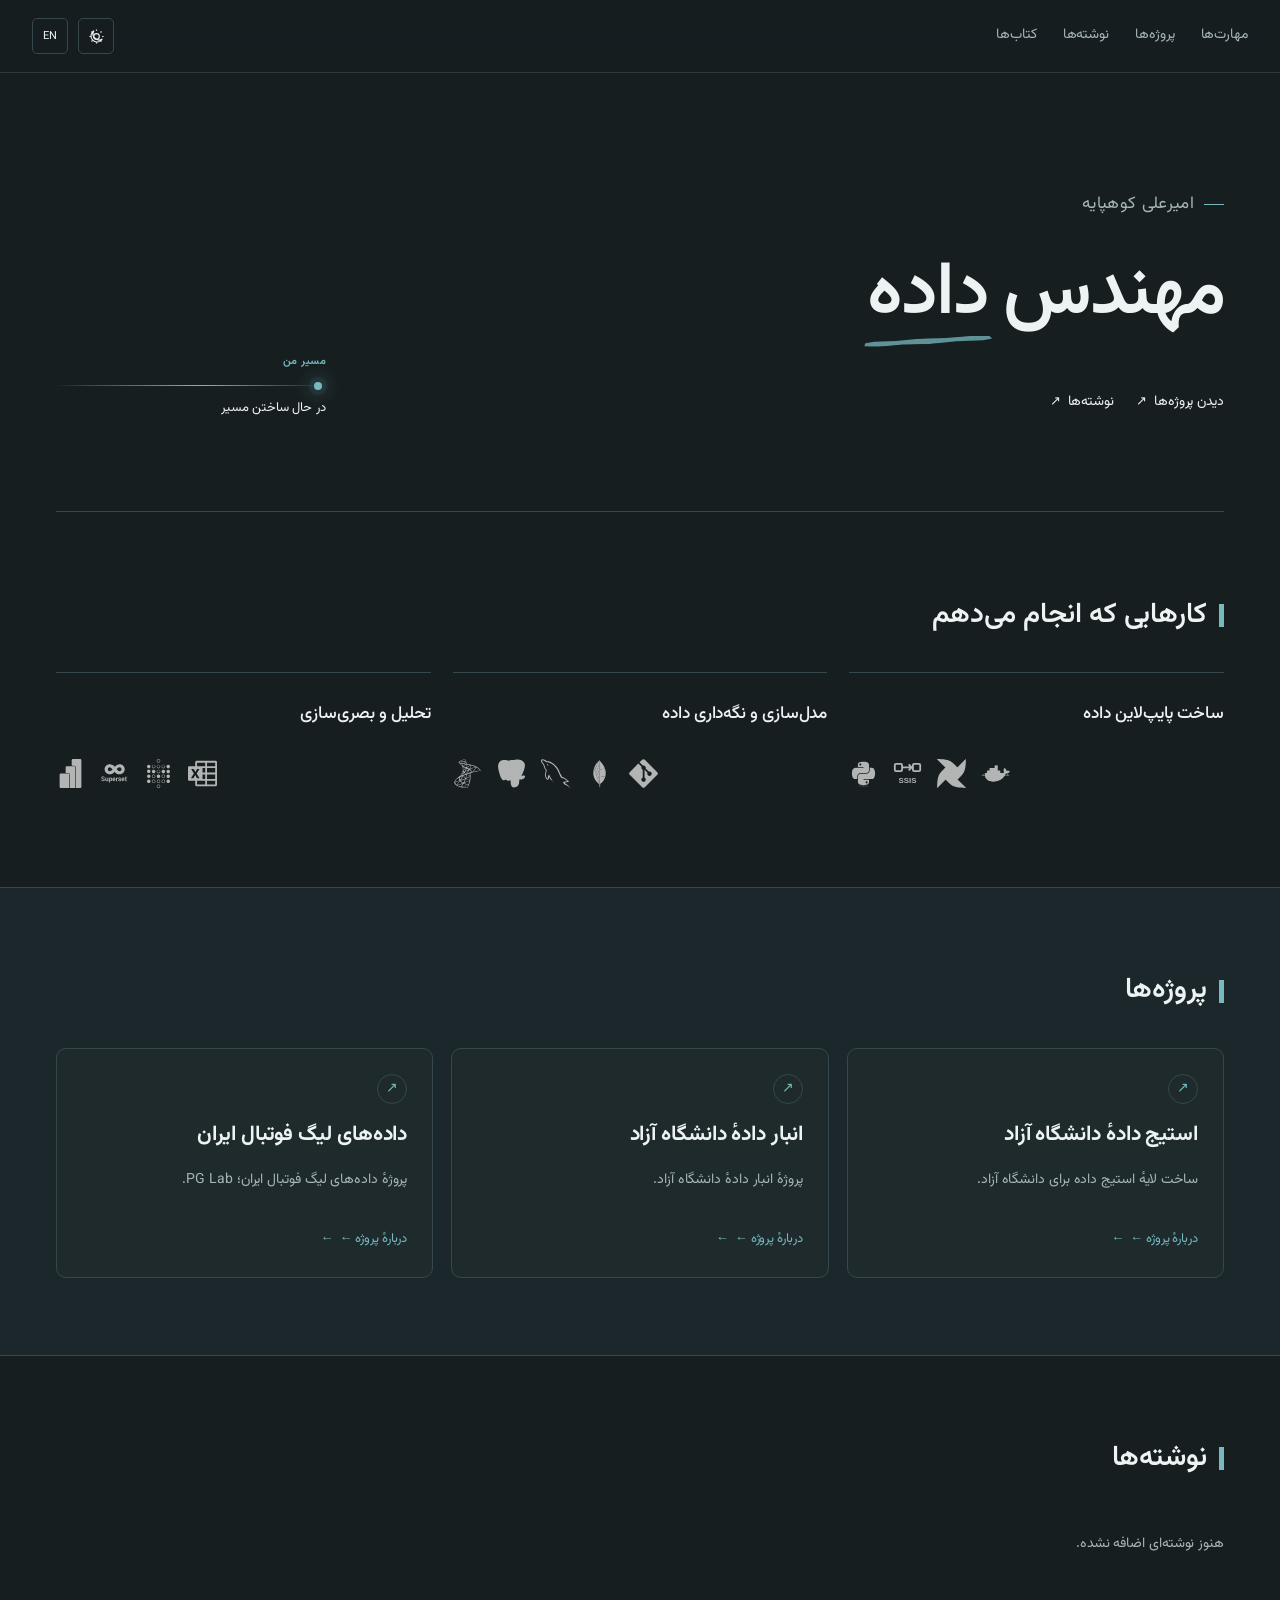
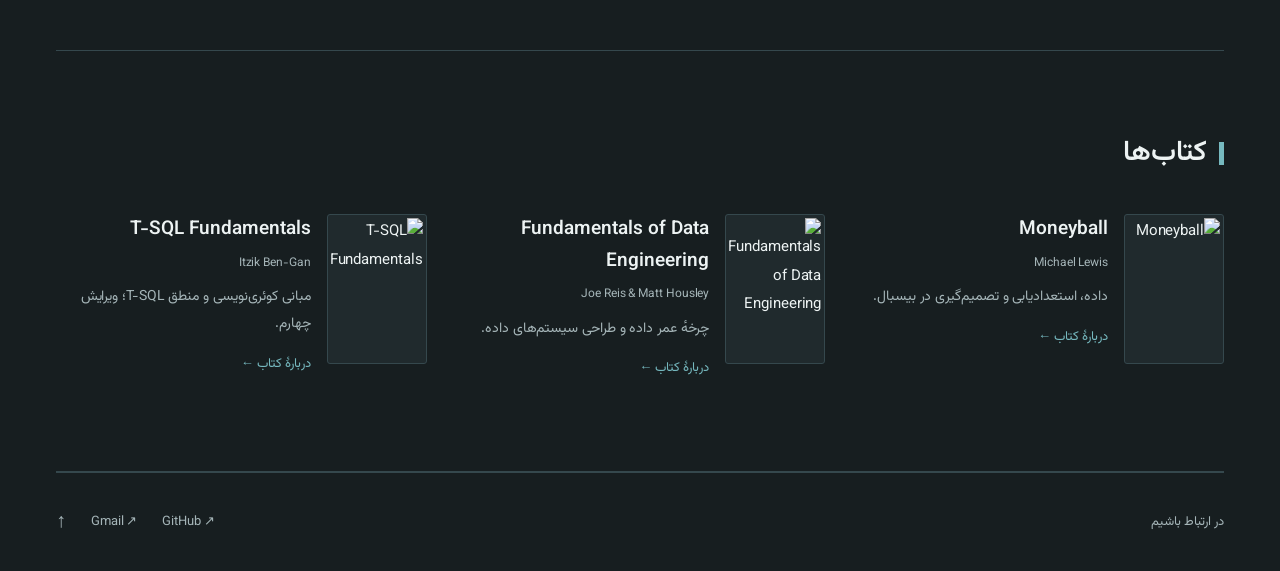
==== index.html @ ef5c658a "Remove numeric hero label" ====
<!doctype html>
<html lang="fa" dir="rtl" data-theme="dark">
<head>
  <meta charset="utf-8">
  <meta name="viewport" content="width=device-width, initial-scale=1">
  <meta name="description" content="پروژه‌ها، نوشته‌ها و ابزارهای امیرعلی کوهپایه.">
  <meta name="theme-color" content="#121214">
  <title>مهندسی و تحلیل داده | امیرعلی کوهپایه</title>
  <script>
    try { const t=localStorage.getItem('portfolio-theme'),l=localStorage.getItem('portfolio-language'); if(t==='dark'||t==='light')document.documentElement.dataset.theme=t;if(l==='fa'||l==='en'){document.documentElement.lang=l;document.documentElement.dir=l==='fa'?'rtl':'ltr';} } catch {}
  </script>
  <link rel="preload" href="assets/fonts/Vazirmatn.woff2" as="font" type="font/woff2" crossorigin>
  <link rel="stylesheet" href="styles.css?v=20261007-ui-03">
  <script src="app.js?v=20261006-controls-12" defer></script>
</head>
<body>
  <a class="skip-link" href="#main" data-i18n="skip">محتوای اصلی</a>
  <header class="site-header"><div class="shell header-inner quiet-header">
    <nav aria-label="ناوبری اصلی" data-i18n-aria="navigation"><a href="#practice" data-fa="مهارت‌ها" data-en="Skills">مهارت‌ها</a><a href="#projects" data-i18n="projects">پروژه‌ها</a><a href="#writing" data-i18n="writing">نوشته‌ها</a><a href="#books" data-i18n="books">کتاب‌ها</a></nav>
    <div class="header-controls"><button id="language-toggle" class="language-toggle" type="button" aria-label="Switch to English">EN</button><button id="theme-toggle" class="icon-button" type="button" aria-label="فعال کردن حالت روشن">
      <svg class="sun" viewBox="0 0 24 24" fill="none" stroke="currentColor" stroke-width="1.6" aria-hidden="true"><circle cx="12" cy="12" r="4"></circle><path d="M12 2v2m0 16v2M2 12h2m16 0h2M4.93 4.93l1.42 1.42m11.3 11.3 1.42 1.42M4.93 19.07l1.42-1.42m11.3-11.3 1.42-1.42"></path></svg>
      <svg class="moon" viewBox="0 0 24 24" fill="none" stroke="currentColor" stroke-width="1.6" aria-hidden="true"><path d="M20.2 15.6A8.6 8.6 0 0 1 8.4 3.8 8.6 8.6 0 1 0 20.2 15.6Z"></path></svg>
    </button></div>
  </div></header>
  <main id="main">
    <section id="home" class="hero shell" aria-labelledby="role-title">
      <div class="hero-copy">
        <p class="personal-name" data-i18n="name">امیرعلی کوهپایه</p>
        <h1 id="role-title" class="role-title" aria-label="مهندس داده و تحلیلگر داده"><span class="role-swap" aria-hidden="true"><span class="role-word is-active">مهندس</span><span class="role-word">تحلیلگر</span></span><strong class="data-word" data-i18n="data" aria-hidden="true">داده</strong></h1>
        <div class="hero-links"><a href="#projects" data-i18n="viewProjects">دیدن پروژه‌ها</a><a href="#writing" data-i18n="writing">نوشته‌ها</a></div>
      </div>
        <aside class="journey-cue" aria-label="مسیر حرفه‌ای / Professional journey">
          <p class="journey-kicker" data-fa="مسیر من" data-en="THE JOURNEY">مسیر من</p>
          <div class="journey-track" aria-hidden="true"><span class="journey-dot"></span></div>
          <p class="journey-note" data-fa="در حال ساختن مسیر" data-en="Building the path">در حال ساختن مسیر</p>
        </aside>
    </section>

    <section id="practice" class="section shell practice-section" aria-labelledby="practice-title">
      <div class="section-head"><h2 id="practice-title" data-fa="کارهایی که انجام می‌دهم" data-en="How I work">کارهایی که انجام می‌دهم</h2></div>
      <div class="practice-list">
        <article class="practice-unit"><div class="practice-heading"><span class="practice-mark" aria-hidden="true"></span><h3 data-fa="ساخت پایپ‌لاین داده" data-en="Building data pipelines">ساخت پایپ‌لاین داده</h3></div><div class="practice-tools" aria-label="Python, SSIS, Airflow, Docker"><img src="assets/icons/python.svg" alt="Python"><img src="assets/icons/ssis.svg" alt="SSIS" title="SQL Server Integration Services"><img src="assets/icons/airflow.svg" alt="Airflow"><img src="assets/icons/docker.svg" alt="Docker"></div></article>
        <article class="practice-unit"><div class="practice-heading"><span class="practice-mark" aria-hidden="true"></span><h3 data-fa="مدل‌سازی و نگه‌داری داده" data-en="Modeling and storing data">مدل‌سازی و نگه‌داری داده</h3></div><div class="practice-tools" aria-label="SQL Server, PostgreSQL, MySQL, MongoDB, Git"><img src="assets/icons/sqlserver.svg" alt="SQL Server"><img src="assets/icons/postgresql.svg" alt="PostgreSQL"><img src="assets/icons/mysql.svg" alt="MySQL" title="MySQL"><img src="assets/icons/mongodb.svg" alt="MongoDB" title="MongoDB"><img src="assets/icons/git.svg" alt="Git"></div></article>
        <article class="practice-unit"><div class="practice-heading"><span class="practice-mark" aria-hidden="true"></span><h3 data-fa="تحلیل و بصری‌سازی" data-en="Analysis and visualization">تحلیل و بصری‌سازی</h3></div><div class="practice-tools" aria-label="Power BI, Apache Superset, Metabase, Excel"><img src="assets/icons/powerbi.svg?v=2" alt="Power BI"><img src="assets/icons/superset.svg" alt="Apache Superset"><img src="assets/icons/metabase.svg?v=2" alt="Metabase"><img src="assets/icons/excel.svg?v=2" alt="Excel"></div></article>
      </div>
    </section>

    <section id="projects" class="section shell" aria-labelledby="projects-title">
      <div class="section-head"><h2 id="projects-title" data-fa="پروژه‌ها" data-en="Projects">پروژه‌ها</h2></div>
      <div id="projects-list" class="projects-grid" aria-live="polite"><div class="empty-project"><span class="empty-symbol" aria-hidden="true">[ ]</span><p data-i18n="emptyProjects">هنوز پروژه‌ای اضافه نشده.</p></div></div>
    </section>

    <div class="journal-grid">
      <section id="writing" class="section shell journal-section" aria-labelledby="writing-title"><div class="section-head"><h2 id="writing-title" data-i18n="writing">نوشته‌ها</h2><span class="journal-symbol" aria-hidden="true">↗</span></div><div id="writing-list" class="item-list"><p class="empty-state" data-i18n="emptyWriting">هنوز نوشته‌ای اضافه نشده.</p></div></section>
      <section id="books" class="section shell journal-section" aria-labelledby="books-title"><div class="section-head"><h2 id="books-title" data-i18n="books">کتاب‌ها</h2><span class="journal-symbol" aria-hidden="true">≡</span></div><div id="books-list" class="item-list"><p class="empty-state" data-i18n="emptyBooks">هنوز کتابی اضافه نشده.</p></div></section>
    </div>
  </main>
  <footer class="shell footer"><div><span class="red-dot" aria-hidden="true"></span><span data-i18n="connect">در ارتباط باشیم</span></div><a href="https://github.com/TheBoiAmirMan" target="_blank" rel="noopener noreferrer" lang="en" dir="ltr">GitHub ↗</a><a href="mailto:amir.koohpayeh@gmail.com" lang="en" dir="ltr">Gmail ↗</a><a class="back-top" href="#home" aria-label="برگشت به بالا" data-i18n-aria="backTop">↑</a></footer>
  <dialog id="reader" aria-labelledby="reader-title"><button id="reader-close" type="button" aria-label="بستن / Close">×</button><div id="reader-body"></div></dialog>
  <noscript><p class="noscript-note">برای تغییر زبان، تم و نمایش محتوا جاوااسکریپت را فعال کنید. Enable JavaScript for language, theme and content controls.</p></noscript>
</body>
</html>
---- styles.css ----
@font-face{font-family:Vazirmatn;src:url("assets/fonts/Vazirmatn.woff2") format("woff2");font-weight:100 900;font-display:swap}
:root{color-scheme:dark;--bg:#171e20;--surface:#202a2d;--surface-alt:#1b272a;--text:#edf3f3;--muted:#a5b5b8;--line:#35484d;--accent:#76b9bf;--accent-soft:#76b9bf12;--font:Vazirmatn,"Segoe UI",sans-serif}
:root[data-theme=light]{color-scheme:light;--bg:#f7f9f9;--surface:#ffffff;--surface-alt:#eaf2f3;--text:#233337;--muted:#63797e;--line:#d4e1e3;--accent:#277b86;--accent-soft:#277b8610}
*{box-sizing:border-box}html{scroll-behavior:smooth;scroll-padding-top:100px}body{margin:0;background:var(--bg);color:var(--text);font:15px/1.9 var(--font)}h1,h2,h3,p{margin:0}a{color:inherit;text-decoration:none}button{font:inherit;cursor:pointer}a:focus-visible,button:focus-visible{outline:2px solid var(--accent);outline-offset:5px}::selection{background:var(--accent);color:var(--bg)}.shell{width:calc(100% - 112px);max-width:1440px;margin-inline:auto}.skip-link{position:fixed;top:-100px;z-index:40}.skip-link:focus{top:12px;background:var(--surface);padding:10px}
.site-header{position:sticky;top:0;z-index:20;background:var(--bg)}.header-inner{width:100%;max-width:none;min-height:80px;padding-inline:32px;display:flex;align-items:center;justify-content:space-between;direction:rtl;gap:24px}.header-inner nav{display:flex;gap:30px;align-items:center;font-size:14px;color:var(--muted)}.header-inner nav a:hover{color:var(--text)}.header-controls{display:flex;gap:10px;direction:ltr;flex-shrink:0}.icon-button,.language-toggle{width:36px;height:36px;display:grid;place-items:center;border:1px solid var(--line);border-radius:5px;background:transparent;color:var(--text)}.language-toggle{font-size:11px}.icon-button svg{grid-area:1/1;width:17px;height:17px}.moon{display:none}:root[data-theme=light] .sun{display:none}:root[data-theme=light] .moon{display:block}
.hero{padding-block:62px 58px;min-height:0;border-bottom:1px solid var(--line)}.personal-name{font-size:17px;color:var(--muted);margin-bottom:18px}.role-title{font-size:clamp(32px,4.5vw,68px);line-height:1.55;letter-spacing:-1.5px;font-weight:600;max-width:100%}.hero-links{display:flex;gap:28px;margin-top:24px;font-size:14px}.hero-links a:first-child{color:var(--accent);border-bottom:1px solid var(--accent)}.hero-links a:hover{color:var(--accent)}
.section{padding-block:44px}.section-head{display:flex;align-items:center;justify-content:space-between;margin-bottom:24px}.section-head h2{font-size:27px;font-weight:600;display:flex;align-items:center;gap:12px}.section-head h2:before{content:"";width:5px;height:23px;background:var(--accent)}.practice-list{display:grid;grid-template-columns:repeat(3,minmax(0,1fr));gap:32px}.practice-unit{padding:20px 0;border-top:1px solid var(--line)}.practice-heading{display:flex;align-items:center;gap:9px}.practice-heading h3{font-size:19px;font-weight:500}.practice-mark{display:none}.practice-tools{display:flex;gap:15px;direction:ltr;margin-top:24px;flex-wrap:wrap}.practice-tools img{width:31px;height:31px;object-fit:contain;filter:grayscale(1);opacity:.8}:root[data-theme=dark] .practice-tools img{filter:brightness(0) invert(86%)}.practice-tools img:hover{filter:none;opacity:1}
#projects{position:relative;border-block:1px solid var(--line)}#projects:before{content:"";position:absolute;inset:0 calc((112px - 100vw + 100%)/2);background:var(--surface-alt);z-index:-1}.project-filters{display:flex;gap:18px;flex-wrap:wrap;margin-bottom:24px}.project-filters button{background:none;border:0;border-bottom:2px solid transparent;padding:4px 0;color:var(--muted);font-size:13px}.project-filters button[aria-pressed=true]{border-color:var(--accent);color:var(--text)}.projects-grid{display:grid;grid-template-columns:repeat(3,minmax(0,1fr));gap:24px}.project-card{background:var(--surface);padding:20px;border:1px solid var(--line);display:flex;flex-direction:column;gap:12px}.project-card img{width:100%;aspect-ratio:16/10;object-fit:cover}.project-card h3{font-size:19px}.project-category,.project-link{color:var(--accent);font-size:13px}.tags{display:flex;gap:10px;color:var(--muted);font-size:12px}.empty-project{grid-column:1/-1;padding-block:18px;color:var(--muted)}.empty-symbol{display:none}.empty-state{color:var(--muted);font-size:14px;padding:16px 0}
.journal-grid{display:block}.journal-section{border-bottom:1px solid var(--line)}.journal-symbol{display:none}.item-list{display:grid;grid-template-columns:repeat(3,minmax(0,1fr));gap:28px}.item-list .empty-state{grid-column:1/-1}.reading-card{display:flex;flex-direction:column;gap:16px}.reading-image{width:100%;aspect-ratio:16/10;object-fit:cover;background:var(--surface-alt)}.reading-card.books{flex-direction:row;align-items:flex-start}.books .reading-image{width:100px;aspect-ratio:2/3;object-fit:contain;flex-shrink:0}.item-title{display:block;text-align:start;font-size:19px;font-weight:550;padding:0;background:none;border:0;color:var(--text)}.item-title:hover{color:var(--accent)}.item-meta{font-size:12px;color:var(--muted);margin-top:6px}.item-summary{font-size:14px;color:var(--muted);margin-top:10px}.read-link{display:inline-block;background:none;border:0;padding:0;color:var(--accent);font-size:13px;margin-top:14px}.footer{display:flex;align-items:center;gap:25px;padding-block:26px;font-size:13px;color:var(--muted)}.footer>div{margin-inline-end:auto}.red-dot{display:none}.back-top{font-size:20px}.noscript-note{padding:20px;text-align:center}
dialog{width:min(780px,calc(100% - 32px));max-height:90vh;overflow:auto;background:var(--bg);color:var(--text);border:1px solid var(--line);padding:50px;border-radius:6px}dialog::backdrop{background:#0009}#reader-close{position:sticky;top:0;float:left;font-size:26px;border:0;background:var(--surface);color:var(--text);width:40px;height:40px}#reader-body h2{font-size:30px;line-height:1.6;margin:12px 0 22px}.reader-image{display:block;width:100%;max-height:350px;object-fit:contain;margin-bottom:24px}.reader-kind{color:var(--accent);font-size:13px}.reader-paragraph{white-space:pre-wrap;font-size:16px;line-height:2.1;margin-block:18px}
@media(max-width:1000px){.shell{width:calc(100% - 64px)}.practice-list{gap:20px}.practice-heading h3{font-size:17px}.item-list,.projects-grid{grid-template-columns:repeat(2,minmax(0,1fr))}.header-inner nav{gap:22px}}
@media(max-width:650px){.shell{width:calc(100% - 40px)}.header-inner{padding:16px 20px;flex-wrap:wrap;gap:16px}.header-controls{order:-1;margin-right:auto}.header-inner nav{width:100%;justify-content:space-between;gap:14px;font-size:12px}.hero{padding-block:35px}.role-title{font-size:clamp(26px,6.5vw,40px);letter-spacing:-.6px}.personal-name{font-size:14px}.section{padding-block:32px}.section-head h2{font-size:23px}.practice-list{grid-template-columns:1fr;gap:4px}.practice-unit{display:flex;justify-content:space-between;align-items:center;gap:16px;padding-block:20px}.practice-heading h3{font-size:15px}.practice-tools{margin:0;gap:9px}.practice-tools img{width:23px;height:23px}.projects-grid,.item-list{grid-template-columns:1fr}.hero-links{font-size:13px}dialog{padding:24px}.reader-paragraph{font-size:15px}}
@media(prefers-reduced-motion:reduce){html{scroll-behavior:auto}}
.project-article{padding-block:46px 80px}.article-back{font-size:13px;color:var(--muted)}.article-back:hover{color:var(--accent)}.project-article-header{border-bottom:1px solid var(--line);padding-block:26px}.project-article-header h1{font-size:clamp(28px,3.5vw,48px);font-weight:600;line-height:1.7}.project-prose{max-width:780px;padding-block:26px;font-size:17px;line-height:2.2}.project-prose p{margin-bottom:20px}.project-prose h2{font-size:24px;margin-block:28px 16px}.project-open{min-height:180px}

.role-title{display:flex;align-items:baseline;gap:.2em;white-space:nowrap}.role-swap{display:inline-grid;align-items:baseline;line-height:inherit}.role-word{grid-area:1/1;line-height:inherit;opacity:0;transition:opacity .45s ease}.role-word.is-active{opacity:1}.data-word{line-height:inherit;font-weight:600;color:inherit}:root[lang=en] .data-word{order:-1}@media(prefers-reduced-motion:reduce){.role-word{transition:none}}

#projects.shell{width:100%;max-width:none;margin:0;background:var(--surface-alt);padding-inline:max(56px,calc((100% - 1440px)/2))}#projects:before{content:none}
.hero-links a:first-child{color:inherit;border-bottom:1px solid transparent}.hero-links a,.header-inner nav a{border-bottom:1px solid transparent}.hero-links a:hover,.hero-links a:focus-visible,.header-inner nav a:hover,.header-inner nav a:focus-visible{color:var(--accent);border-bottom-color:var(--accent)}
.practice-tools img{transition:filter .2s,opacity .2s}:root[data-theme=dark] .practice-tools img:hover,.practice-tools img:hover{filter:none;opacity:1}
@media(max-width:1000px){#projects.shell{padding-inline:32px}}@media(max-width:650px){#projects.shell{padding-inline:20px}}
.project-card{padding:0;border:0;background:transparent}.project-open{width:100%;height:100%;display:flex;flex-direction:column;align-items:stretch;gap:14px;text-align:start;color:var(--text);border:1px solid var(--line);border-radius:8px;padding:22px;background:var(--surface);transition:border-color .2s,box-shadow .2s}.project-open:hover{border-color:var(--accent);box-shadow:0 6px 20px #0000000d}.project-open .project-link{margin-top:auto;padding-top:10px}.project-open .item-summary{margin:0}.project-visual{height:100px;position:relative;display:flex;align-items:center;justify-content:center;gap:16px;background:var(--accent-soft);border-radius:4px;overflow:hidden}.visual-node{width:22px;height:22px;border:1px solid var(--accent);border-radius:3px;position:relative}.staging .visual-node:not(:last-child):after{content:"";position:absolute;top:10px;left:22px;width:16px;height:1px;background:var(--accent)}.warehouse .visual-node{height:38px;border-radius:50% / 15%;background:var(--accent-soft)}.warehouse .visual-node:nth-child(even){height:54px}.football{border:1px solid var(--line)}.football:before{content:"";position:absolute;inset:15px 30px;border:1px solid var(--accent);opacity:.35}.football:after{content:"";position:absolute;width:38px;height:38px;border:1px solid var(--accent);border-radius:50%;opacity:.35}.football .visual-node{width:7px;height:7px;background:var(--accent);border:0;border-radius:50%}.football .visual-node:nth-child(even){transform:translateY(20px)}.football .visual-node:nth-child(odd){transform:translateY(-20px)}.book-note{border-inline-start:2px solid var(--accent);padding-inline-start:12px;margin-top:14px;font-size:14px;white-space:pre-wrap}.reader-section-title{font-size:20px;margin-top:32px;color:var(--accent)}

.icon-button,.language-toggle{padding:0;line-height:1;align-items:center;justify-items:center}.icon-button svg{display:block;align-self:center;justify-self:center;flex-shrink:0}@media(max-width:650px){.footer{flex-wrap:wrap}}

.data-word{position:relative;isolation:isolate}.data-word:after{content:"";position:absolute;left:-3%;right:-3%;bottom:.13em;height:.085em;min-height:5px;background:var(--accent);opacity:.75;transform:rotate(-3deg);z-index:-1;clip-path:polygon(1% 32%,8% 13%,25% 19%,43% 5%,64% 15%,83% 2%,98% 18%,100% 63%,93% 83%,72% 74%,51% 97%,30% 83%,12% 100%,0 76%);pointer-events:none}

:root[lang=en] .data-word:after{transform:rotate(3deg);direction:ltr}

/* Hero journey cue: a subtle early-career signal, not a role label. */
.hero{position:relative}
.journey-cue{position:absolute;left:0;bottom:58px;width:min(245px,23vw);color:var(--muted);direction:rtl}
.journey-kicker{font-size:11px;letter-spacing:.04em;color:var(--accent);font-weight:600}
.journey-track{position:relative;height:1px;margin:13px 0 10px;background:linear-gradient(90deg,transparent,var(--line) 12%,var(--accent) 54%,var(--line) 88%,transparent)}
.journey-dot{position:absolute;top:50%;width:8px;height:8px;border-radius:50%;background:var(--accent);box-shadow:0 0 0 5px var(--accent-soft),0 0 18px var(--accent);transform:translate(-50%,-50%);animation:journey-travel 4.6s ease-in-out infinite}
.journey-note{font-size:13px;letter-spacing:.01em}
:root[lang=en] .journey-cue{left:auto;right:0;direction:ltr;text-align:left}
:root[lang=en] .journey-kicker{letter-spacing:.12em}
@keyframes journey-travel{0%,100%{left:10%;opacity:.65}50%{left:90%;opacity:1}}
@media(max-width:850px){.journey-cue{position:static;width:min(280px,100%);margin-top:34px}.hero{padding-bottom:40px}}
@media(prefers-reduced-motion:reduce){.journey-dot{animation:none;left:50%}}


/* Editorial UI refinement: preserves the portfolio structure while improving hierarchy and rhythm. */
:root{--header-bg:color-mix(in srgb,var(--bg) 91%,transparent);--lift:0 14px 34px #00000012}
:root[data-theme=light]{--lift:0 14px 34px #12343a0d}
body{letter-spacing:-.08px}
.site-header{background:var(--header-bg);border-bottom:1px solid color-mix(in srgb,var(--line) 66%,transparent);backdrop-filter:blur(12px)}
.header-inner{min-height:72px}
.header-inner nav{gap:26px}
.hero{min-height:390px;padding-block:clamp(64px,9vw,138px) clamp(54px,7vw,102px);display:flex;align-items:center}
.hero-copy{position:relative;z-index:1}
.personal-name{display:flex;align-items:center;gap:10px;letter-spacing:.02em}
.personal-name:before{content:"";width:20px;height:1px;background:var(--accent)}
.role-title{font-size:clamp(38px,5.8vw,78px);letter-spacing:-2px}
.hero-links{gap:22px;margin-top:30px}
.hero-links a{padding-block:5px}
.hero-links a:after{content:"↗";display:inline-block;margin-inline-start:7px;font-size:.9em;transition:transform .2s ease}
.hero-links a:hover:after{transform:translate(-3px,-3px)}
:root[lang=en] .hero-links a:hover:after{transform:translate(3px,-3px)}
.journey-cue{bottom:clamp(58px,7vw,102px);width:min(270px,24vw)}
.journey-kicker{font-size:11px}
.journey-note{font-size:13px;color:var(--text)}
.section{padding-block:clamp(48px,6vw,78px)}
.section-head{margin-bottom:30px}
.section-head:after{font-size:12px;font-variant-numeric:tabular-nums;letter-spacing:.16em;color:var(--muted);direction:ltr}
#practice .section-head:after{content:"01"}
#projects .section-head:after{content:"02"}
#writing .section-head:after{content:"03"}
#books .section-head:after{content:"04"}
.section-head h2{font-size:clamp(24px,2.2vw,31px)}
.practice-list{gap:22px}
.practice-unit{position:relative;padding:25px 0 22px;transition:padding .22s ease,border-color .22s ease}
.practice-unit:hover{padding-inline-start:8px;border-color:var(--accent)}
.practice-heading h3{font-size:clamp(17px,1.35vw,20px)}
.practice-tools{margin-top:28px}
.practice-tools img{width:29px;height:29px}
#projects.shell{padding-block:clamp(52px,6vw,80px)}
.projects-grid{gap:18px}
.project-open{min-height:230px;border-radius:10px;padding:25px;background:color-mix(in srgb,var(--surface) 94%,var(--accent-soft));box-shadow:0 1px 0 transparent;transition:transform .22s ease,border-color .22s ease,box-shadow .22s ease}
.project-open:before{content:"↗";width:28px;height:28px;display:grid;place-items:center;border:1px solid var(--line);border-radius:50%;color:var(--accent);font-size:14px;align-self:flex-start;transition:background .22s ease,color .22s ease,transform .22s ease}
.project-open:hover{transform:translateY(-5px);border-color:var(--accent);box-shadow:var(--lift)}
.project-open:hover:before{background:var(--accent);color:var(--bg);transform:rotate(8deg)}
.project-open h3{font-size:21px;line-height:1.65}
.project-open .project-link{display:flex;align-items:center;gap:6px}
.project-open .project-link:after{content:"←";transition:transform .2s ease}
:root[lang=en] .project-open .project-link:after{content:"→"}
.project-open:hover .project-link:after{transform:translateX(-4px)}
:root[lang=en] .project-open:hover .project-link:after{transform:translateX(4px)}
.journal-section{padding-block:clamp(48px,6vw,76px)}
.reading-card{padding-block:4px 12px}
.item-title{line-height:1.65}
.books .reading-image{border:1px solid var(--line);border-radius:3px;padding:3px;background:var(--surface)}
.footer{padding-block:30px;border-top:1px solid var(--line)}
dialog{border-radius:12px;box-shadow:0 24px 70px #0007}
.project-article{padding-block:clamp(38px,6vw,80px)}
.project-article-header{padding-block:32px 30px}
.project-article-header h1{max-width:900px}
.project-prose{padding-top:38px}
.project-prose{counter-reset:article-section}
.project-prose h2{display:flex;align-items:baseline;gap:12px;padding-top:13px;margin-top:34px;border-top:1px solid var(--line)}
.project-prose h2:before{counter-increment:article-section;content:"0" counter(article-section);font-size:12px;font-weight:500;letter-spacing:.12em;color:var(--accent);direction:ltr}
.project-prose h2:first-child{margin-top:0}
@media(max-width:850px){.hero{min-height:0;display:block}.journey-cue{margin-top:46px}.project-open{min-height:205px}.section-head:after{font-size:11px}}
@media(max-width:650px){.header-inner{min-height:0}.hero{padding-block:58px 46px}.role-title{font-size:clamp(32px,10vw,46px)}.section-head{margin-bottom:24px}.practice-unit:hover{padding-inline-start:0}.project-open{padding:21px}.project-open h3{font-size:19px}.project-prose h2{gap:9px}}


/* Keep the editorial rhythm without visible section numbering. */
.section-head:after,.project-prose h2:before{content:none;display:none}

#practice .section-head:after,#projects .section-head:after,#writing .section-head:after,#books .section-head:after,.project-prose h2:before{content:none;display:none}
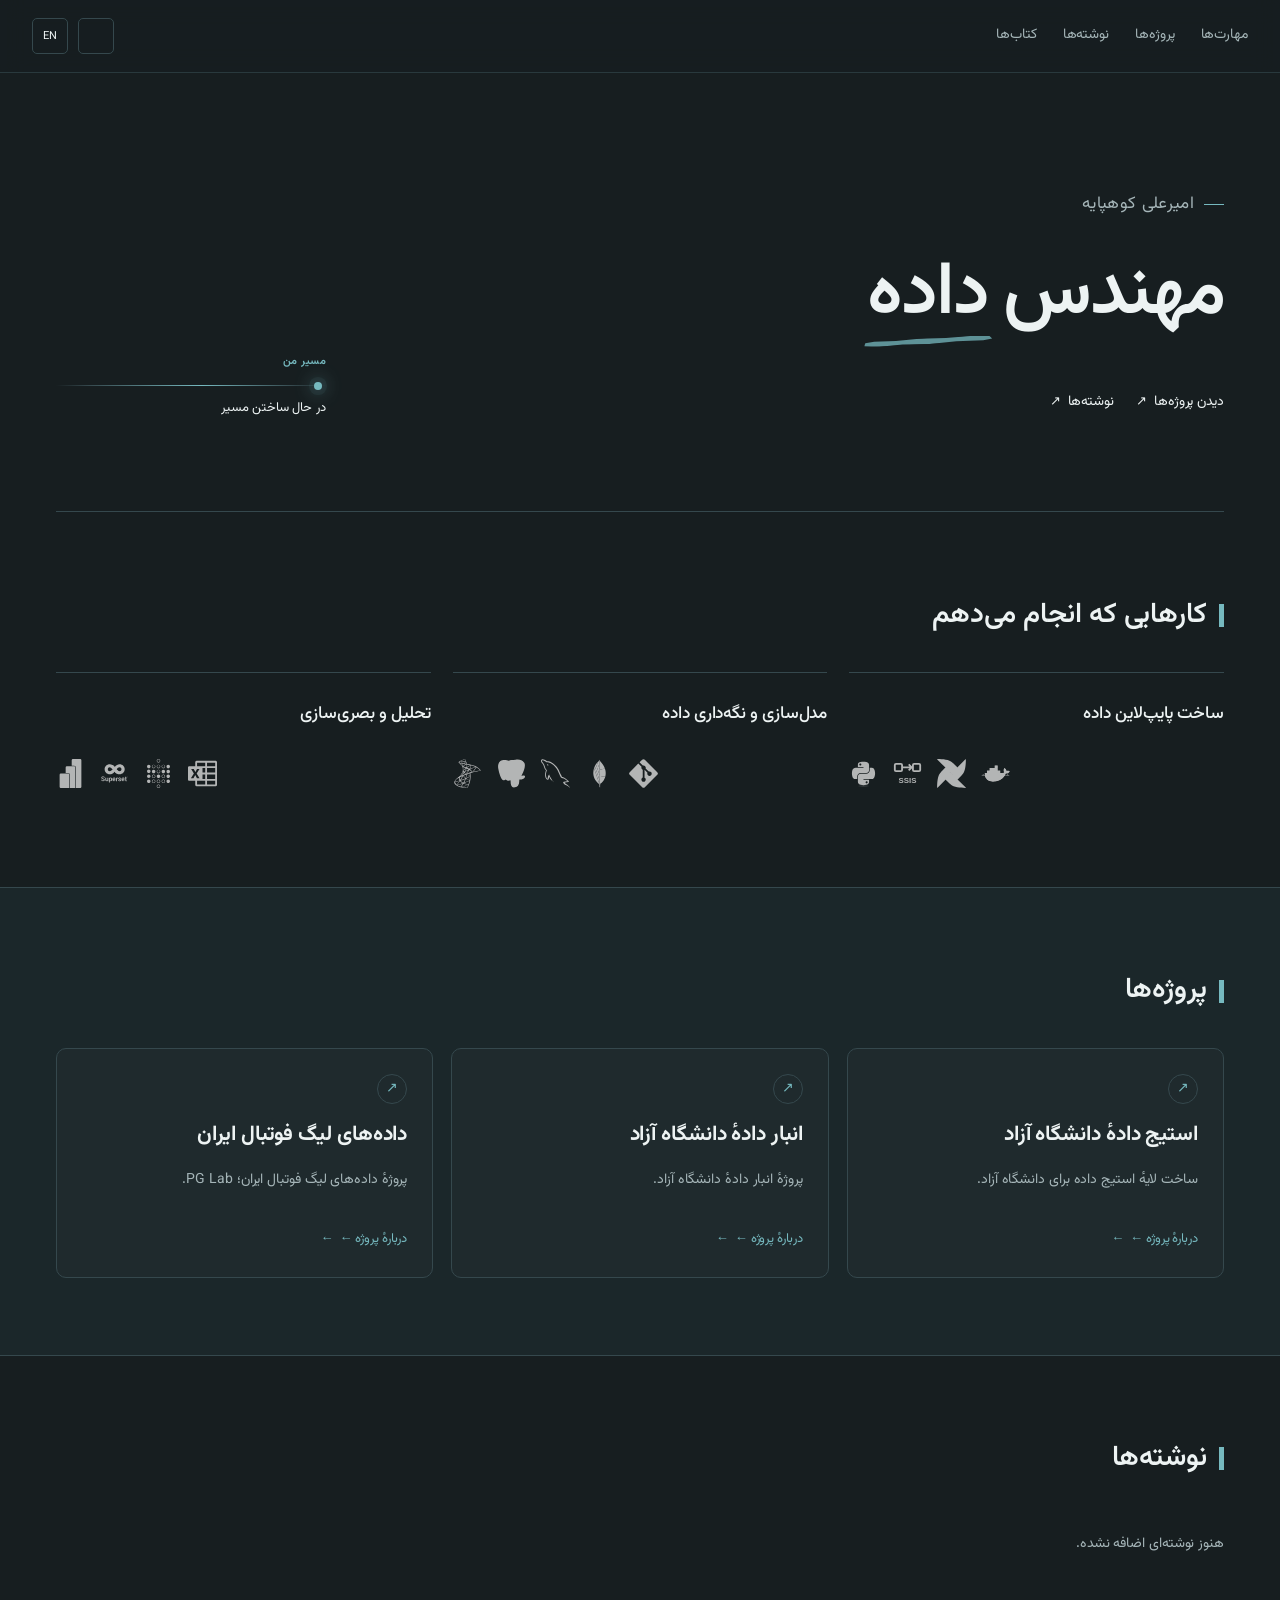
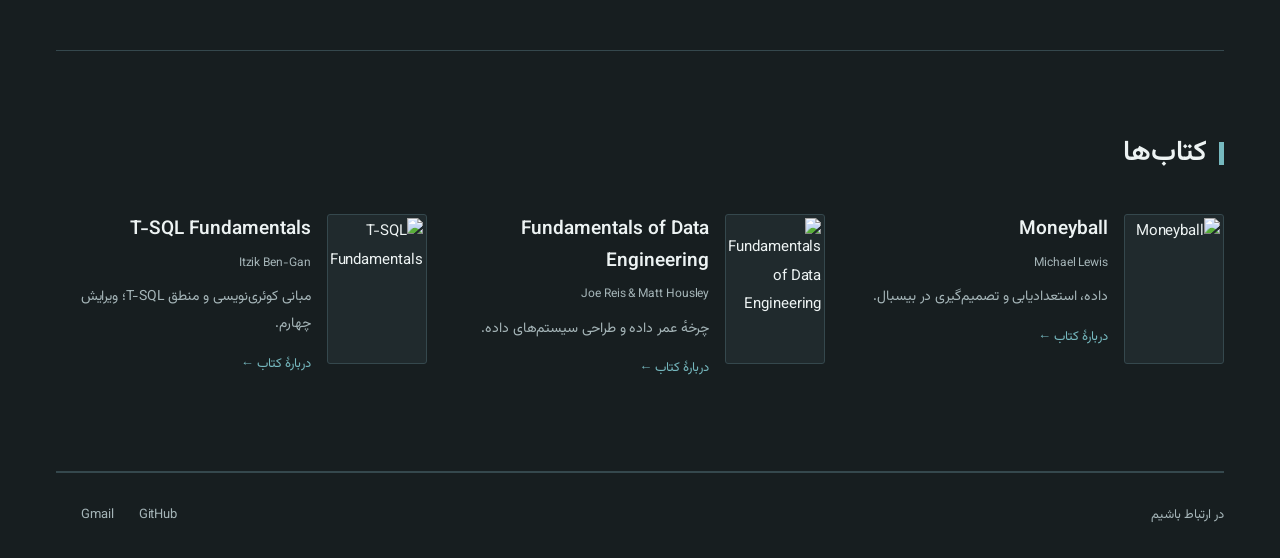
==== commit 8601c92c: "Use Lucide icons across portfolio UI" ====
--- a/index.html
+++ b/index.html
@@ -11,15 +11,16 @@
   </script>
   <link rel="preload" href="assets/fonts/Vazirmatn.woff2" as="font" type="font/woff2" crossorigin>
   <link rel="stylesheet" href="styles.css?v=20261007-ui-03">
-  <script src="app.js?v=20261006-controls-12" defer></script>
+  <script src="https://unpkg.com/lucide@0.468.0/dist/umd/lucide.min.js" defer></script>
+  <script src="app.js?v=20261007-lucide-01" defer></script>
 </head>
 <body>
   <a class="skip-link" href="#main" data-i18n="skip">محتوای اصلی</a>
   <header class="site-header"><div class="shell header-inner quiet-header">
     <nav aria-label="ناوبری اصلی" data-i18n-aria="navigation"><a href="#practice" data-fa="مهارت‌ها" data-en="Skills">مهارت‌ها</a><a href="#projects" data-i18n="projects">پروژه‌ها</a><a href="#writing" data-i18n="writing">نوشته‌ها</a><a href="#books" data-i18n="books">کتاب‌ها</a></nav>
     <div class="header-controls"><button id="language-toggle" class="language-toggle" type="button" aria-label="Switch to English">EN</button><button id="theme-toggle" class="icon-button" type="button" aria-label="فعال کردن حالت روشن">
-      <svg class="sun" viewBox="0 0 24 24" fill="none" stroke="currentColor" stroke-width="1.6" aria-hidden="true"><circle cx="12" cy="12" r="4"></circle><path d="M12 2v2m0 16v2M2 12h2m16 0h2M4.93 4.93l1.42 1.42m11.3 11.3 1.42 1.42M4.93 19.07l1.42-1.42m11.3-11.3 1.42-1.42"></path></svg>
-      <svg class="moon" viewBox="0 0 24 24" fill="none" stroke="currentColor" stroke-width="1.6" aria-hidden="true"><path d="M20.2 15.6A8.6 8.6 0 0 1 8.4 3.8 8.6 8.6 0 1 0 20.2 15.6Z"></path></svg>
+      <i class="sun" data-lucide="sun" aria-hidden="true"></i>
+      <i class="moon" data-lucide="moon" aria-hidden="true"></i>
     </button></div>
   </div></header>
   <main id="main">
@@ -27,7 +28,7 @@
       <div class="hero-copy">
         <p class="personal-name" data-i18n="name">امیرعلی کوهپایه</p>
         <h1 id="role-title" class="role-title" aria-label="مهندس داده و تحلیلگر داده"><span class="role-swap" aria-hidden="true"><span class="role-word is-active">مهندس</span><span class="role-word">تحلیلگر</span></span><strong class="data-word" data-i18n="data" aria-hidden="true">داده</strong></h1>
-        <div class="hero-links"><a href="#projects" data-i18n="viewProjects">دیدن پروژه‌ها</a><a href="#writing" data-i18n="writing">نوشته‌ها</a></div>
+        <div class="hero-links"><a href="#projects"><span data-i18n="viewProjects">دیدن پروژه‌ها</span><i class="directional-icon" data-lucide="arrow-up-right" aria-hidden="true"></i></a><a href="#writing"><span data-i18n="writing">نوشته‌ها</span><i class="directional-icon" data-lucide="arrow-up-right" aria-hidden="true"></i></a></div>
       </div>
         <aside class="journey-cue" aria-label="مسیر حرفه‌ای / Professional journey">
           <p class="journey-kicker" data-fa="مسیر من" data-en="THE JOURNEY">مسیر من</p>
@@ -51,12 +52,12 @@
     </section>
 
     <div class="journal-grid">
-      <section id="writing" class="section shell journal-section" aria-labelledby="writing-title"><div class="section-head"><h2 id="writing-title" data-i18n="writing">نوشته‌ها</h2><span class="journal-symbol" aria-hidden="true">↗</span></div><div id="writing-list" class="item-list"><p class="empty-state" data-i18n="emptyWriting">هنوز نوشته‌ای اضافه نشده.</p></div></section>
-      <section id="books" class="section shell journal-section" aria-labelledby="books-title"><div class="section-head"><h2 id="books-title" data-i18n="books">کتاب‌ها</h2><span class="journal-symbol" aria-hidden="true">≡</span></div><div id="books-list" class="item-list"><p class="empty-state" data-i18n="emptyBooks">هنوز کتابی اضافه نشده.</p></div></section>
+      <section id="writing" class="section shell journal-section" aria-labelledby="writing-title"><div class="section-head"><h2 id="writing-title" data-i18n="writing">نوشته‌ها</h2><i class="journal-symbol" data-lucide="notebook-pen" aria-hidden="true"></i></div><div id="writing-list" class="item-list"><p class="empty-state" data-i18n="emptyWriting">هنوز نوشته‌ای اضافه نشده.</p></div></section>
+      <section id="books" class="section shell journal-section" aria-labelledby="books-title"><div class="section-head"><h2 id="books-title" data-i18n="books">کتاب‌ها</h2><i class="journal-symbol" data-lucide="book-open-text" aria-hidden="true"></i></div><div id="books-list" class="item-list"><p class="empty-state" data-i18n="emptyBooks">هنوز کتابی اضافه نشده.</p></div></section>
     </div>
   </main>
-  <footer class="shell footer"><div><span class="red-dot" aria-hidden="true"></span><span data-i18n="connect">در ارتباط باشیم</span></div><a href="https://github.com/TheBoiAmirMan" target="_blank" rel="noopener noreferrer" lang="en" dir="ltr">GitHub ↗</a><a href="mailto:amir.koohpayeh@gmail.com" lang="en" dir="ltr">Gmail ↗</a><a class="back-top" href="#home" aria-label="برگشت به بالا" data-i18n-aria="backTop">↑</a></footer>
-  <dialog id="reader" aria-labelledby="reader-title"><button id="reader-close" type="button" aria-label="بستن / Close">×</button><div id="reader-body"></div></dialog>
+  <footer class="shell footer"><div><span class="red-dot" aria-hidden="true"></span><span data-i18n="connect">در ارتباط باشیم</span></div><a class="external-link" href="https://github.com/TheBoiAmirMan" target="_blank" rel="noopener noreferrer" lang="en" dir="ltr"><span>GitHub</span><i data-lucide="arrow-up-right" aria-hidden="true"></i></a><a class="external-link" href="mailto:amir.koohpayeh@gmail.com" lang="en" dir="ltr"><span>Gmail</span><i data-lucide="arrow-up-right" aria-hidden="true"></i></a><a class="back-top" href="#home" aria-label="برگشت به بالا" data-i18n-aria="backTop"><i data-lucide="arrow-up" aria-hidden="true"></i></a></footer>
+  <dialog id="reader" aria-labelledby="reader-title"><button id="reader-close" type="button" aria-label="بستن / Close"><i data-lucide="x" aria-hidden="true"></i></button><div id="reader-body"></div></dialog>
   <noscript><p class="noscript-note">برای تغییر زبان، تم و نمایش محتوا جاوااسکریپت را فعال کنید. Enable JavaScript for language, theme and content controls.</p></noscript>
 </body>
 </html>
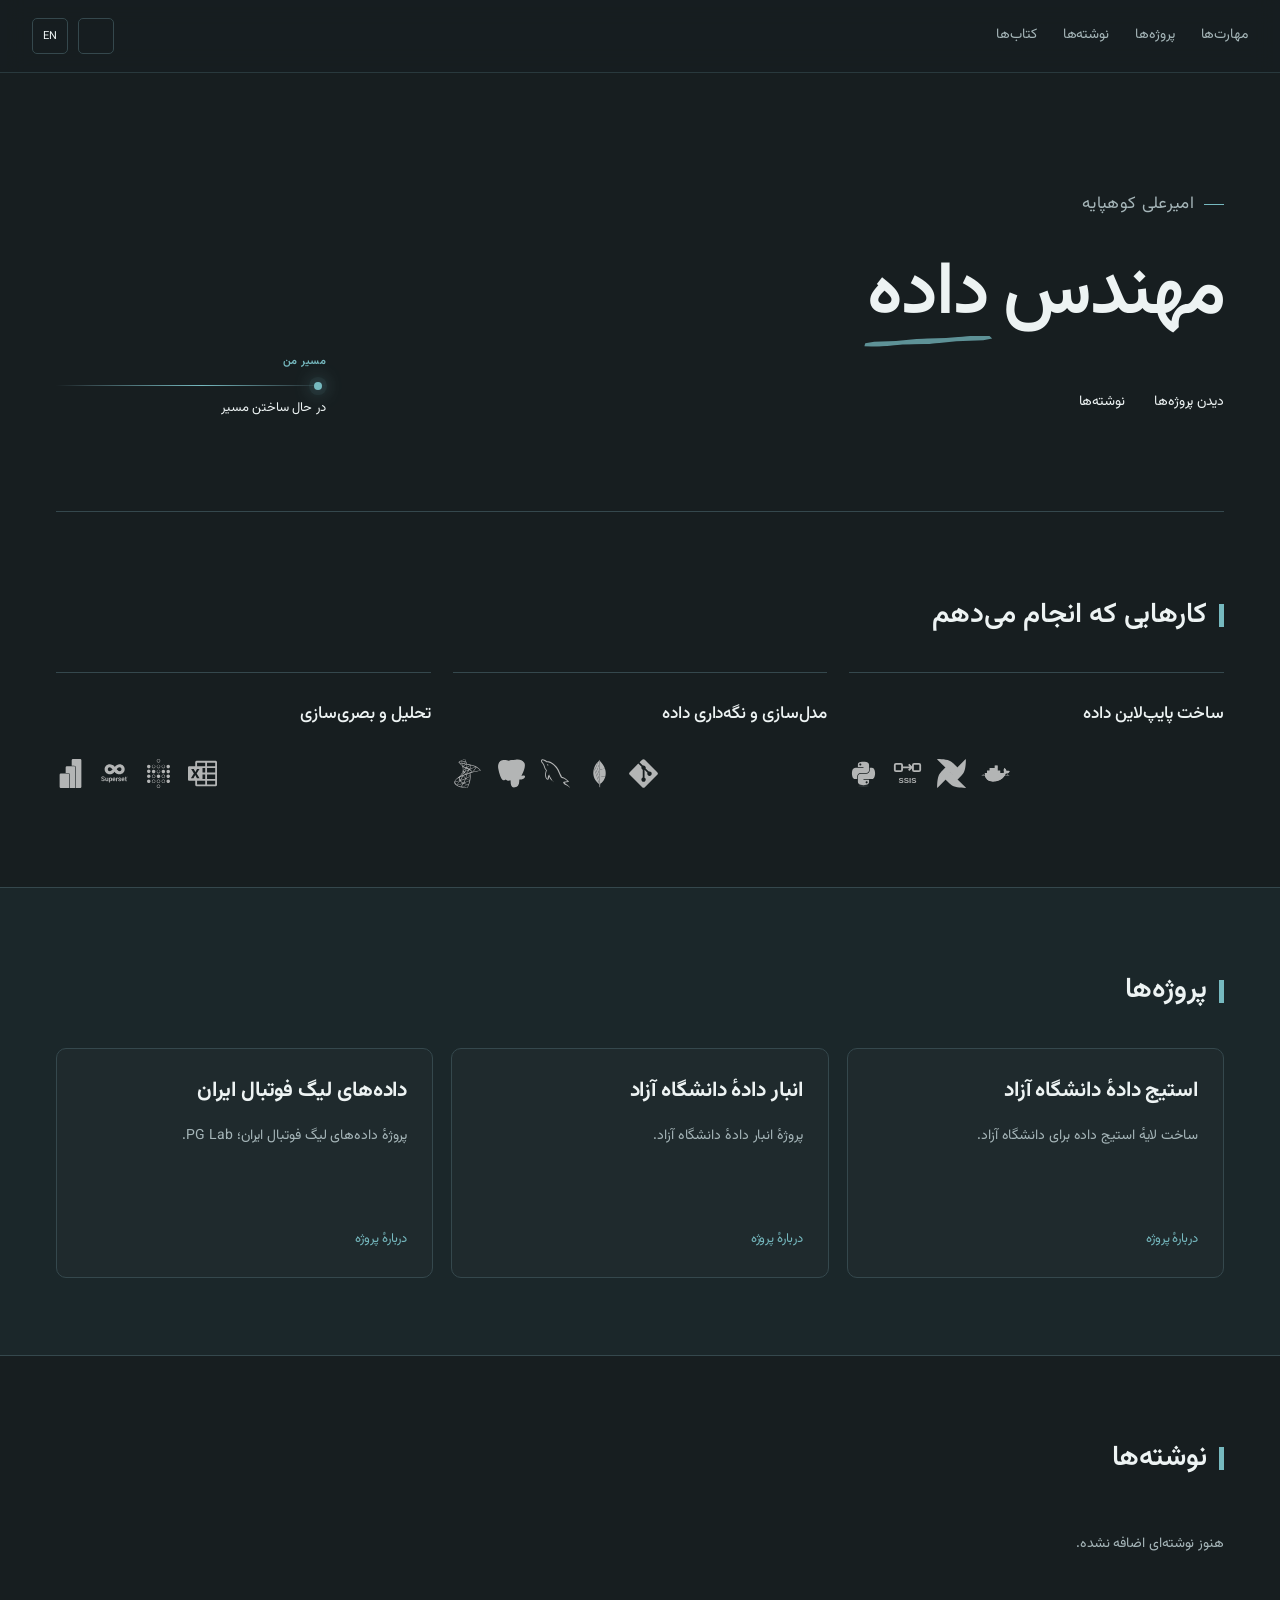
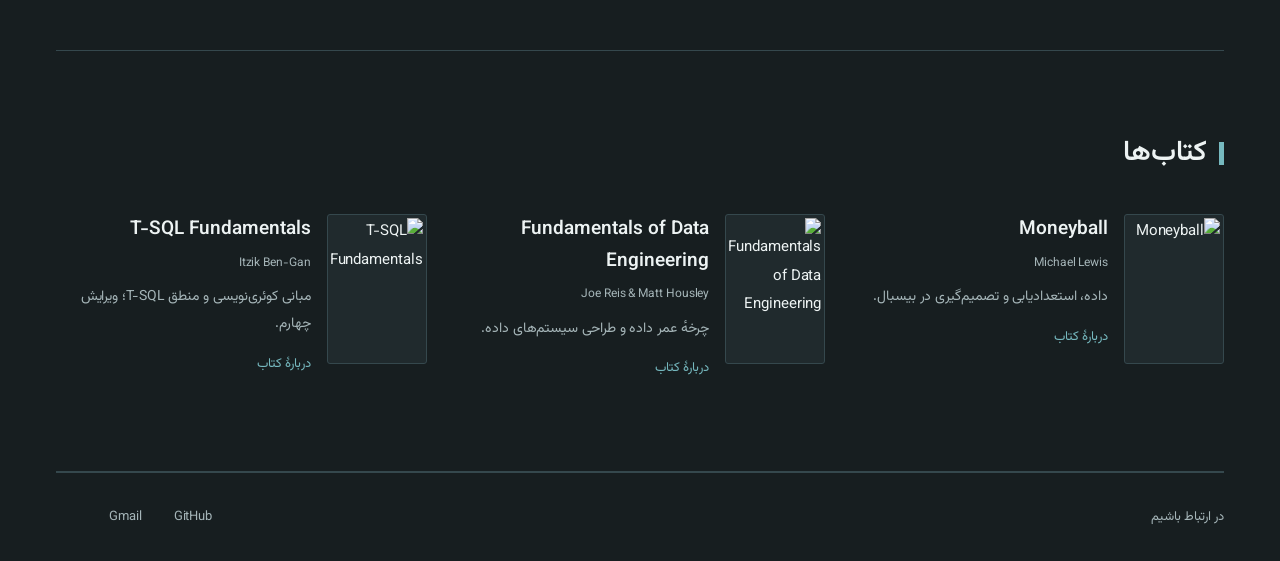
==== commit fac99d27: "Load Lucide icon styles" ====
--- a/index.html
+++ b/index.html
@@ -10,7 +10,7 @@
     try { const t=localStorage.getItem('portfolio-theme'),l=localStorage.getItem('portfolio-language'); if(t==='dark'||t==='light')document.documentElement.dataset.theme=t;if(l==='fa'||l==='en'){document.documentElement.lang=l;document.documentElement.dir=l==='fa'?'rtl':'ltr';} } catch {}
   </script>
   <link rel="preload" href="assets/fonts/Vazirmatn.woff2" as="font" type="font/woff2" crossorigin>
-  <link rel="stylesheet" href="styles.css?v=20261007-ui-03">
+  <link rel="stylesheet" href="styles.css?v=20261007-lucide-01">
   <script src="https://unpkg.com/lucide@0.468.0/dist/umd/lucide.min.js" defer></script>
   <script src="app.js?v=20261007-lucide-01" defer></script>
 </head>
--- a/styles.css
+++ b/styles.css
@@ -109,3 +109,21 @@
 .section-head:after,.project-prose h2:before{content:none;display:none}
 
 #practice .section-head:after,#projects .section-head:after,#writing .section-head:after,#books .section-head:after,.project-prose h2:before{content:none;display:none}
+
+
+/* Lucide is used for every interface icon; product/tool logos stay as their own assets. */
+.icon-button .lucide{width:17px;height:17px;stroke-width:1.6}
+.hero-links a,.external-link,.article-back,.project-link,.read-link{display:inline-flex;align-items:center;gap:7px}
+.hero-links a:after,.project-open:before,.project-open .project-link:after{content:none;display:none}
+.hero-links .lucide{width:14px;height:14px;stroke-width:1.8;transition:transform .2s ease}
+.hero-links a:hover .lucide{transform:translate(3px,-3px)}
+:root[dir=rtl] .directional-icon{transform:scaleX(-1)}
+:root[dir=rtl] .hero-links a:hover .directional-icon{transform:scaleX(-1) translate(3px,-3px)}
+.external-link .lucide{width:14px;height:14px;stroke-width:1.8}
+.back-top{display:grid;place-items:center;width:28px;height:28px}
+.back-top .lucide{width:17px;height:17px}
+.article-back .lucide,.project-link .lucide,.read-link .lucide{width:15px;height:15px;stroke-width:1.8;flex-shrink:0}
+.article-back:hover .directional-icon,.project-open:hover .project-link .directional-icon,.read-link:hover .directional-icon{transform:translateX(3px)}
+:root[dir=rtl] .article-back:hover .directional-icon,:root[dir=rtl] .project-open:hover .project-link .directional-icon,:root[dir=rtl] .read-link:hover .directional-icon{transform:scaleX(-1) translateX(3px)}
+#reader-close .lucide{width:21px;height:21px;stroke-width:1.7}
+.journal-symbol{width:20px;height:20px;color:var(--accent)}
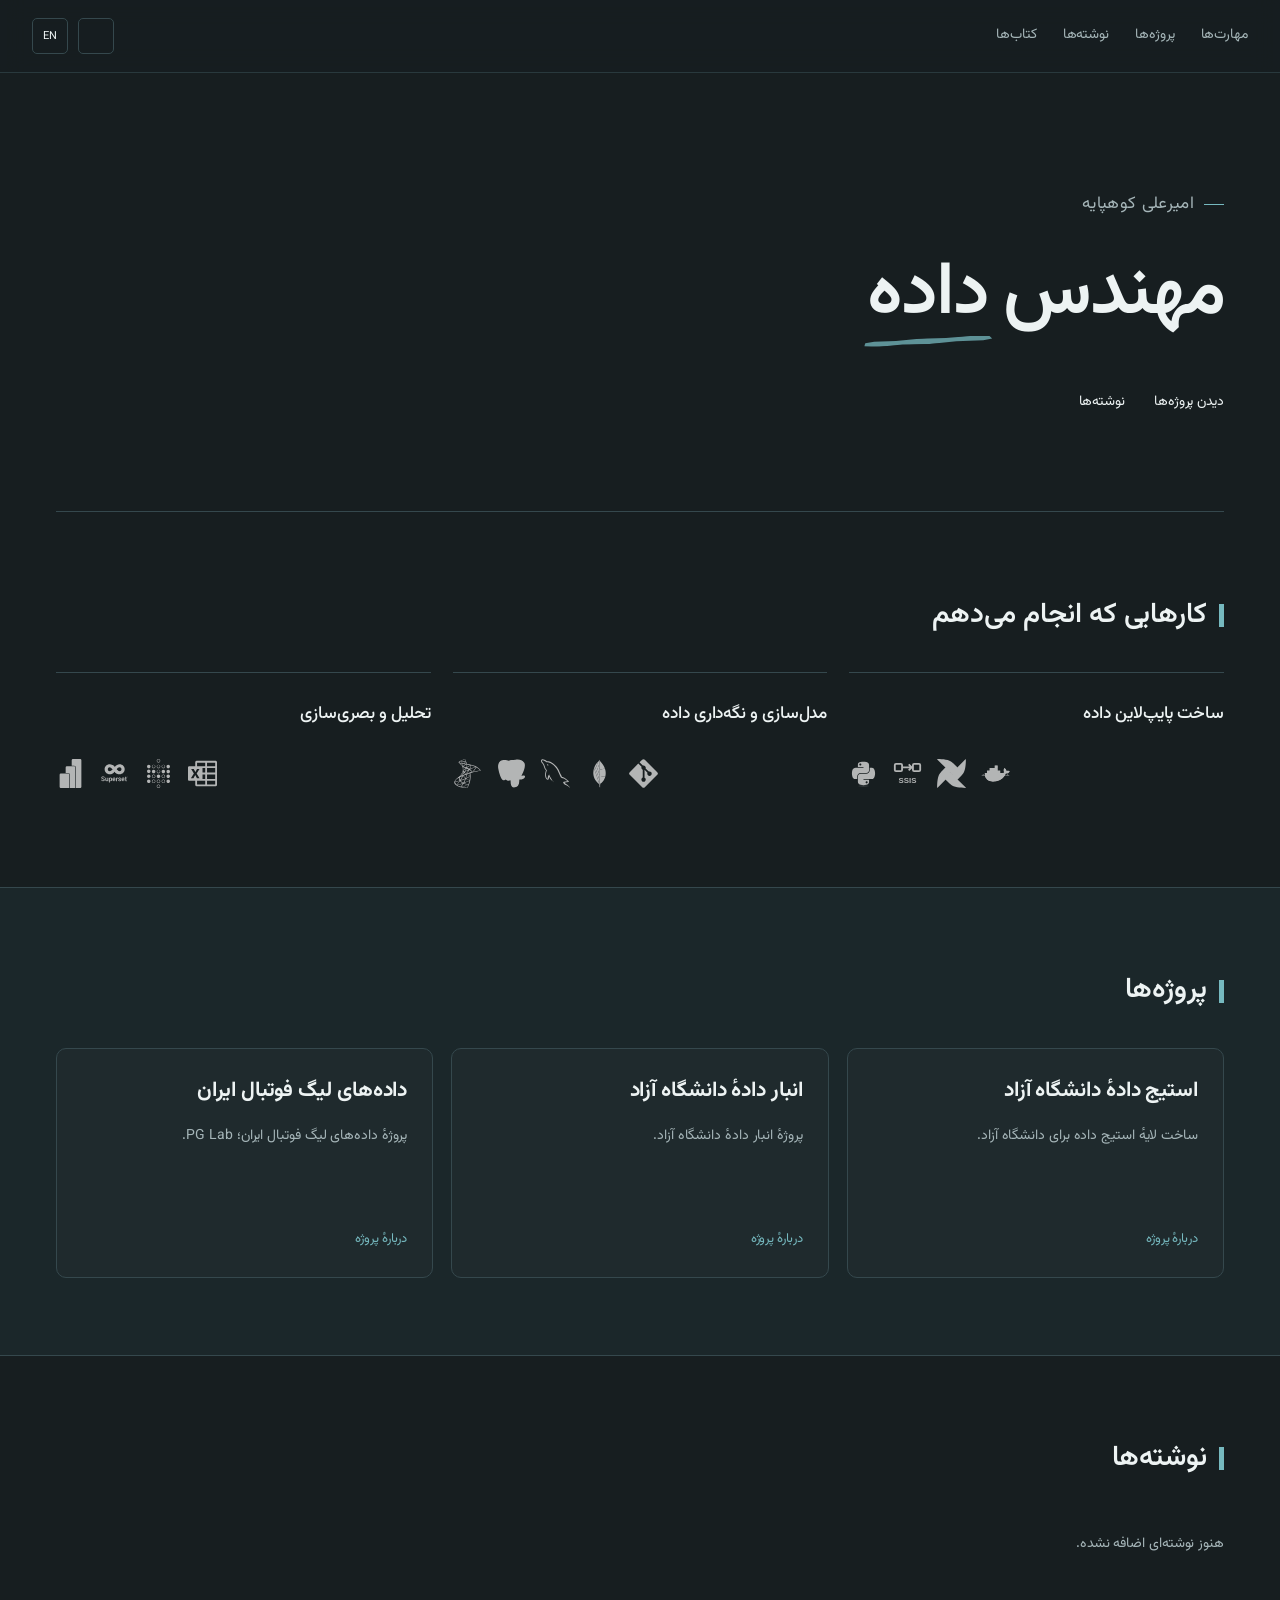
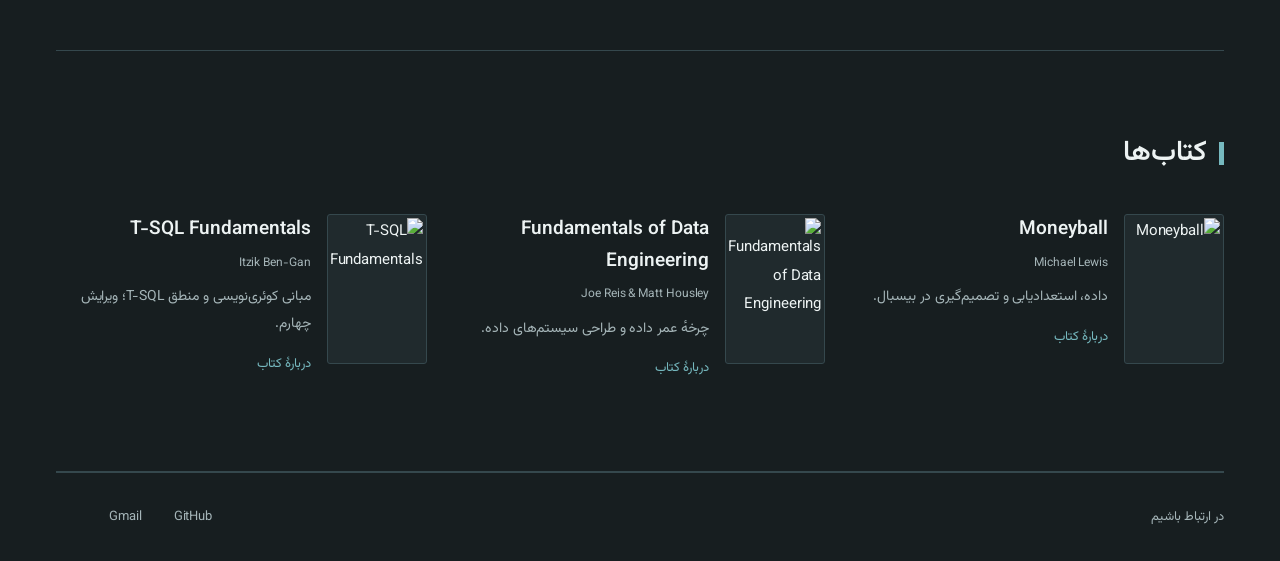
==== commit 45d9b901: "Remove hero journey cue" ====
--- a/index.html
+++ b/index.html
@@ -10,7 +10,7 @@
     try { const t=localStorage.getItem('portfolio-theme'),l=localStorage.getItem('portfolio-language'); if(t==='dark'||t==='light')document.documentElement.dataset.theme=t;if(l==='fa'||l==='en'){document.documentElement.lang=l;document.documentElement.dir=l==='fa'?'rtl':'ltr';} } catch {}
   </script>
   <link rel="preload" href="assets/fonts/Vazirmatn.woff2" as="font" type="font/woff2" crossorigin>
-  <link rel="stylesheet" href="styles.css?v=20261007-lucide-01">
+  <link rel="stylesheet" href="styles.css?v=20261007-qa-01">
   <script src="https://unpkg.com/lucide@0.468.0/dist/umd/lucide.min.js" defer></script>
   <script src="app.js?v=20261007-lucide-01" defer></script>
 </head>
@@ -30,11 +30,6 @@
         <h1 id="role-title" class="role-title" aria-label="مهندس داده و تحلیلگر داده"><span class="role-swap" aria-hidden="true"><span class="role-word is-active">مهندس</span><span class="role-word">تحلیلگر</span></span><strong class="data-word" data-i18n="data" aria-hidden="true">داده</strong></h1>
         <div class="hero-links"><a href="#projects"><span data-i18n="viewProjects">دیدن پروژه‌ها</span><i class="directional-icon" data-lucide="arrow-up-right" aria-hidden="true"></i></a><a href="#writing"><span data-i18n="writing">نوشته‌ها</span><i class="directional-icon" data-lucide="arrow-up-right" aria-hidden="true"></i></a></div>
       </div>
-        <aside class="journey-cue" aria-label="مسیر حرفه‌ای / Professional journey">
-          <p class="journey-kicker" data-fa="مسیر من" data-en="THE JOURNEY">مسیر من</p>
-          <div class="journey-track" aria-hidden="true"><span class="journey-dot"></span></div>
-          <p class="journey-note" data-fa="در حال ساختن مسیر" data-en="Building the path">در حال ساختن مسیر</p>
-        </aside>
     </section>
 
     <section id="practice" class="section shell practice-section" aria-labelledby="practice-title">
--- a/styles.css
+++ b/styles.css
@@ -55,9 +55,6 @@
 .role-title{font-size:clamp(38px,5.8vw,78px);letter-spacing:-2px}
 .hero-links{gap:22px;margin-top:30px}
 .hero-links a{padding-block:5px}
-.hero-links a:after{content:"↗";display:inline-block;margin-inline-start:7px;font-size:.9em;transition:transform .2s ease}
-.hero-links a:hover:after{transform:translate(-3px,-3px)}
-:root[lang=en] .hero-links a:hover:after{transform:translate(3px,-3px)}
 .journey-cue{bottom:clamp(58px,7vw,102px);width:min(270px,24vw)}
 .journey-kicker{font-size:11px}
 .journey-note{font-size:13px;color:var(--text)}
@@ -78,15 +75,9 @@
 #projects.shell{padding-block:clamp(52px,6vw,80px)}
 .projects-grid{gap:18px}
 .project-open{min-height:230px;border-radius:10px;padding:25px;background:color-mix(in srgb,var(--surface) 94%,var(--accent-soft));box-shadow:0 1px 0 transparent;transition:transform .22s ease,border-color .22s ease,box-shadow .22s ease}
-.project-open:before{content:"↗";width:28px;height:28px;display:grid;place-items:center;border:1px solid var(--line);border-radius:50%;color:var(--accent);font-size:14px;align-self:flex-start;transition:background .22s ease,color .22s ease,transform .22s ease}
 .project-open:hover{transform:translateY(-5px);border-color:var(--accent);box-shadow:var(--lift)}
-.project-open:hover:before{background:var(--accent);color:var(--bg);transform:rotate(8deg)}
 .project-open h3{font-size:21px;line-height:1.65}
 .project-open .project-link{display:flex;align-items:center;gap:6px}
-.project-open .project-link:after{content:"←";transition:transform .2s ease}
-:root[lang=en] .project-open .project-link:after{content:"→"}
-.project-open:hover .project-link:after{transform:translateX(-4px)}
-:root[lang=en] .project-open:hover .project-link:after{transform:translateX(4px)}
 .journal-section{padding-block:clamp(48px,6vw,76px)}
 .reading-card{padding-block:4px 12px}
 .item-title{line-height:1.65}
@@ -123,7 +114,9 @@
 .back-top{display:grid;place-items:center;width:28px;height:28px}
 .back-top .lucide{width:17px;height:17px}
 .article-back .lucide,.project-link .lucide,.read-link .lucide{width:15px;height:15px;stroke-width:1.8;flex-shrink:0}
-.article-back:hover .directional-icon,.project-open:hover .project-link .directional-icon,.read-link:hover .directional-icon{transform:translateX(3px)}
-:root[dir=rtl] .article-back:hover .directional-icon,:root[dir=rtl] .project-open:hover .project-link .directional-icon,:root[dir=rtl] .read-link:hover .directional-icon{transform:scaleX(-1) translateX(3px)}
+.article-back:hover .back-icon{transform:translateX(-3px)}
+:root[dir=rtl] .article-back:hover .back-icon{transform:scaleX(-1) translateX(-3px)}
+.project-open:hover .project-link .directional-icon,.read-link:hover .directional-icon{transform:translateX(3px)}
+:root[dir=rtl] .project-open:hover .project-link .directional-icon,:root[dir=rtl] .read-link:hover .directional-icon{transform:scaleX(-1) translateX(3px)}
 #reader-close .lucide{width:21px;height:21px;stroke-width:1.7}
 .journal-symbol{width:20px;height:20px;color:var(--accent)}
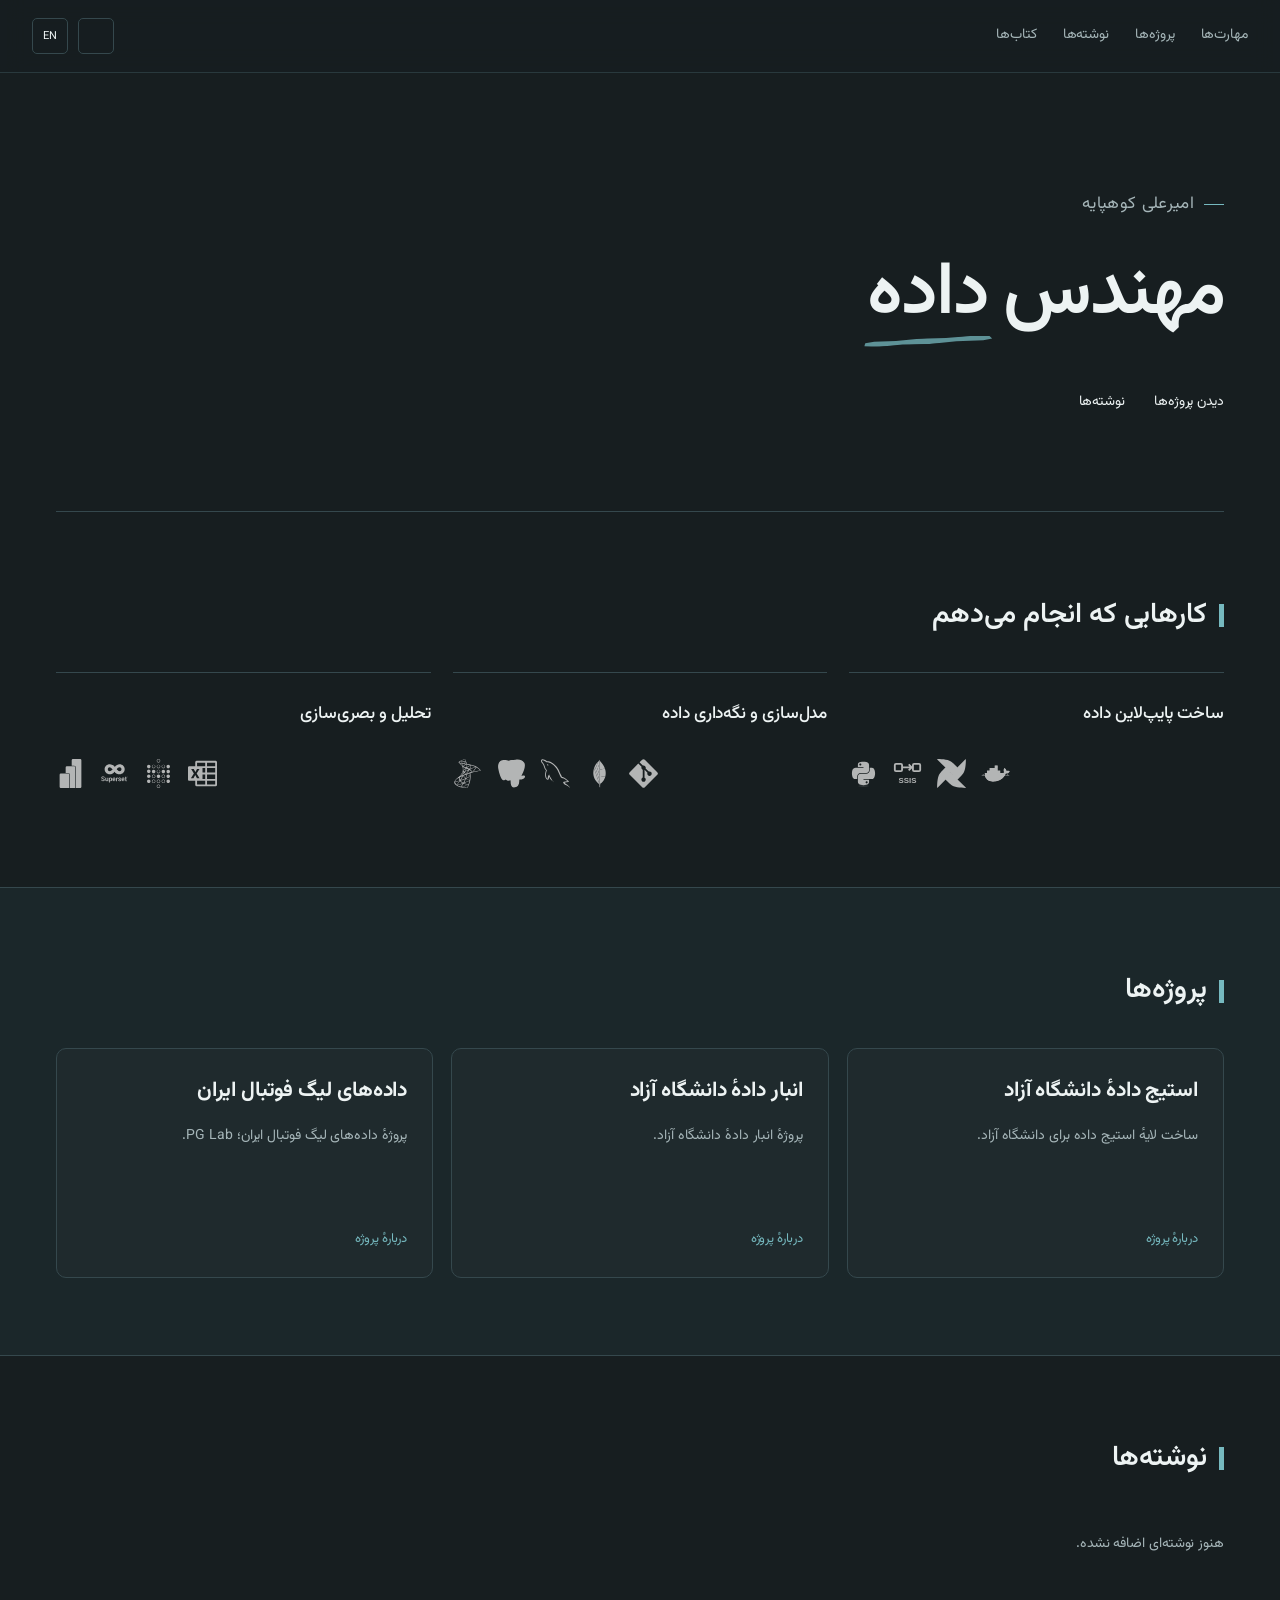
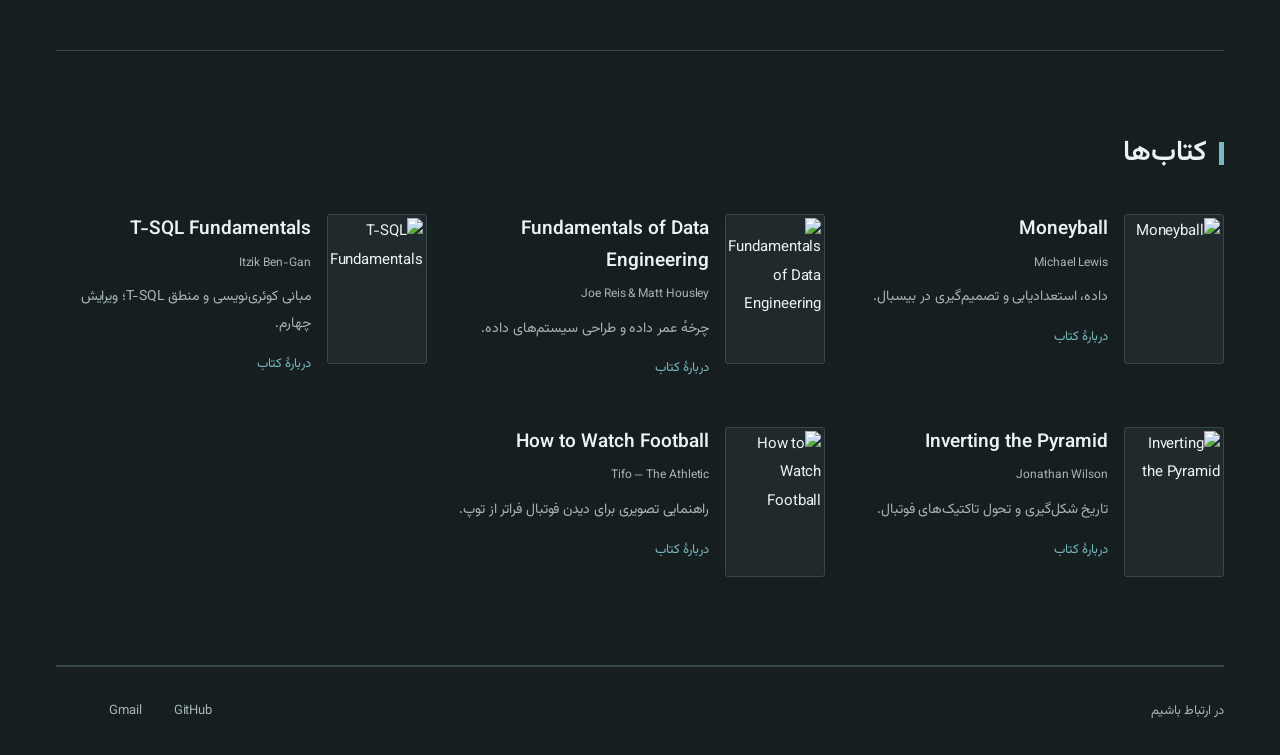
==== commit ed669d4e: "Rename books section to Bookshelf" ====
--- a/index.html
+++ b/index.html
@@ -17,7 +17,7 @@
 <body>
   <a class="skip-link" href="#main" data-i18n="skip">محتوای اصلی</a>
   <header class="site-header"><div class="shell header-inner quiet-header">
-    <nav aria-label="ناوبری اصلی" data-i18n-aria="navigation"><a href="#practice" data-fa="مهارت‌ها" data-en="Skills">مهارت‌ها</a><a href="#projects" data-i18n="projects">پروژه‌ها</a><a href="#writing" data-i18n="writing">نوشته‌ها</a><a href="#books" data-i18n="books">کتاب‌ها</a></nav>
+    <nav aria-label="ناوبری اصلی" data-i18n-aria="navigation"><a href="#practice" data-fa="مهارت‌ها" data-en="Skills">مهارت‌ها</a><a href="#projects" data-i18n="projects">پروژه‌ها</a><a href="#writing" data-i18n="writing">نوشته‌ها</a><a href="#books" data-i18n="books">کتابخونه</a></nav>
     <div class="header-controls"><button id="language-toggle" class="language-toggle" type="button" aria-label="Switch to English">EN</button><button id="theme-toggle" class="icon-button" type="button" aria-label="فعال کردن حالت روشن">
       <i class="sun" data-lucide="sun" aria-hidden="true"></i>
       <i class="moon" data-lucide="moon" aria-hidden="true"></i>
@@ -48,7 +48,7 @@
 
     <div class="journal-grid">
       <section id="writing" class="section shell journal-section" aria-labelledby="writing-title"><div class="section-head"><h2 id="writing-title" data-i18n="writing">نوشته‌ها</h2><i class="journal-symbol" data-lucide="notebook-pen" aria-hidden="true"></i></div><div id="writing-list" class="item-list"><p class="empty-state" data-i18n="emptyWriting">هنوز نوشته‌ای اضافه نشده.</p></div></section>
-      <section id="books" class="section shell journal-section" aria-labelledby="books-title"><div class="section-head"><h2 id="books-title" data-i18n="books">کتاب‌ها</h2><i class="journal-symbol" data-lucide="book-open-text" aria-hidden="true"></i></div><div id="books-list" class="item-list"><p class="empty-state" data-i18n="emptyBooks">هنوز کتابی اضافه نشده.</p></div></section>
+      <section id="books" class="section shell journal-section" aria-labelledby="books-title"><div class="section-head"><h2 id="books-title" data-i18n="books">کتابخونه</h2><i class="journal-symbol" data-lucide="book-open-text" aria-hidden="true"></i></div><div id="books-list" class="item-list"><p class="empty-state" data-i18n="emptyBooks">هنوز کتابی اضافه نشده.</p></div></section>
     </div>
   </main>
   <footer class="shell footer"><div><span class="red-dot" aria-hidden="true"></span><span data-i18n="connect">در ارتباط باشیم</span></div><a class="external-link" href="https://github.com/TheBoiAmirMan" target="_blank" rel="noopener noreferrer" lang="en" dir="ltr"><span>GitHub</span><i data-lucide="arrow-up-right" aria-hidden="true"></i></a><a class="external-link" href="mailto:amir.koohpayeh@gmail.com" lang="en" dir="ltr"><span>Gmail</span><i data-lucide="arrow-up-right" aria-hidden="true"></i></a><a class="back-top" href="#home" aria-label="برگشت به بالا" data-i18n-aria="backTop"><i data-lucide="arrow-up" aria-hidden="true"></i></a></footer>
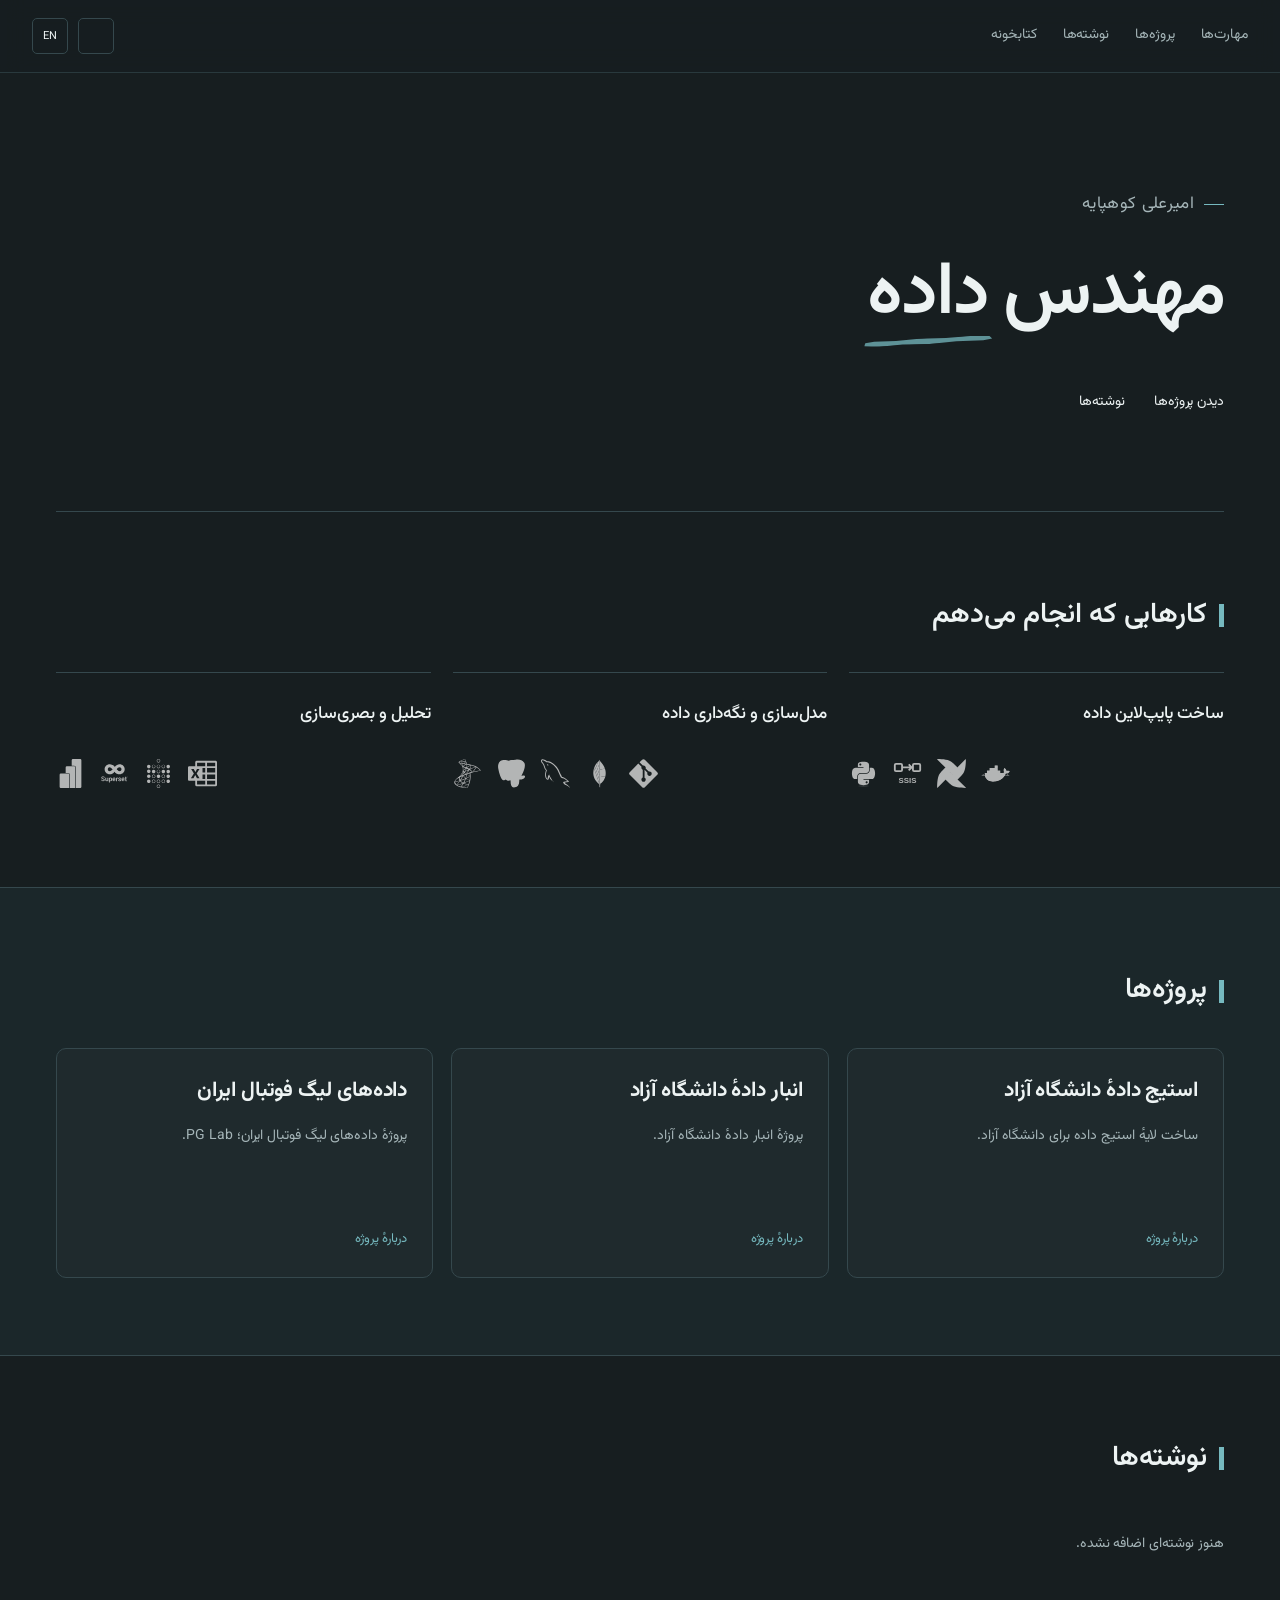
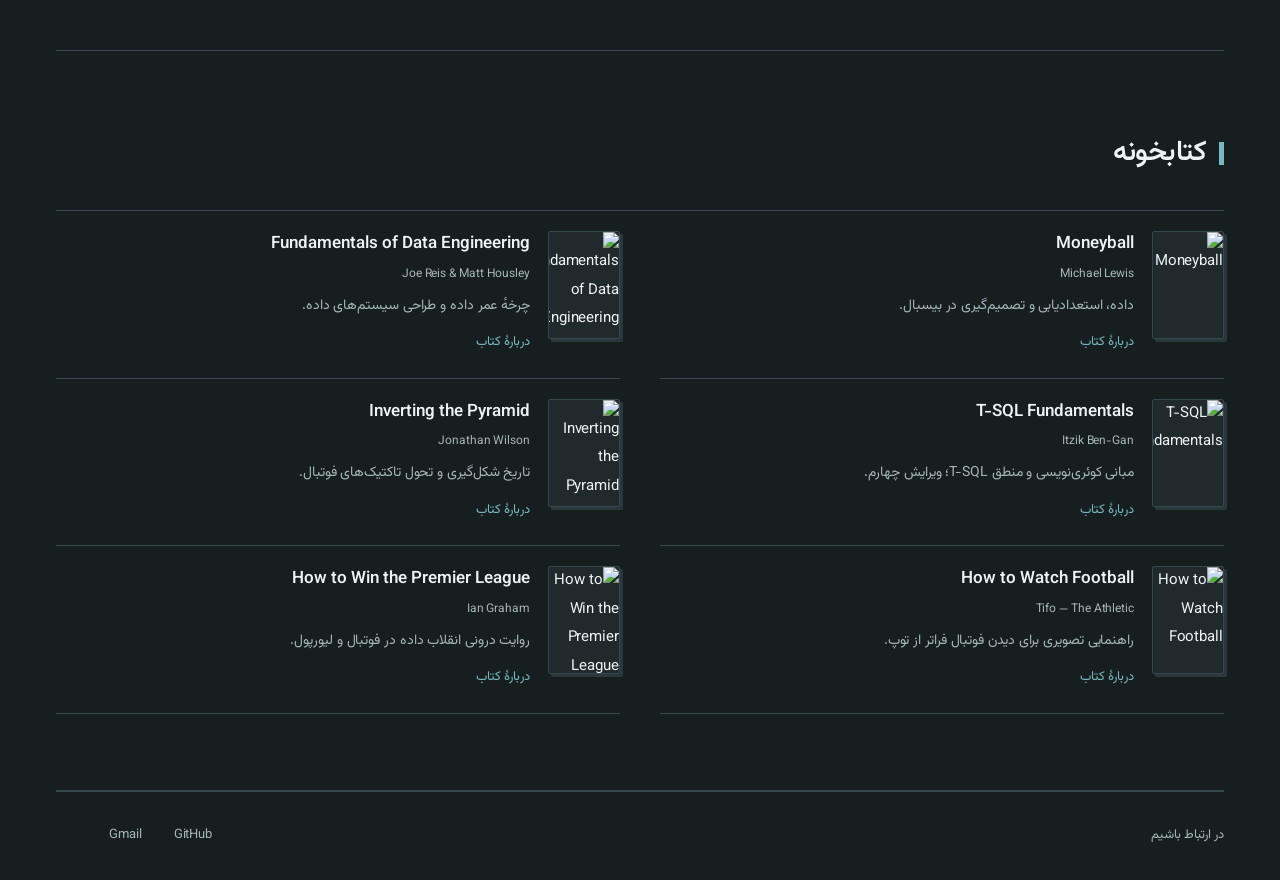
==== commit ba2c1441: "Publish refreshed Bookshelf assets" ====
--- a/index.html
+++ b/index.html
@@ -10,9 +10,9 @@
     try { const t=localStorage.getItem('portfolio-theme'),l=localStorage.getItem('portfolio-language'); if(t==='dark'||t==='light')document.documentElement.dataset.theme=t;if(l==='fa'||l==='en'){document.documentElement.lang=l;document.documentElement.dir=l==='fa'?'rtl':'ltr';} } catch {}
   </script>
   <link rel="preload" href="assets/fonts/Vazirmatn.woff2" as="font" type="font/woff2" crossorigin>
-  <link rel="stylesheet" href="styles.css?v=20261007-qa-01">
+  <link rel="stylesheet" href="styles.css?v=20261007-bookshelf-01">
   <script src="https://unpkg.com/lucide@0.468.0/dist/umd/lucide.min.js" defer></script>
-  <script src="app.js?v=20261007-lucide-01" defer></script>
+  <script src="app.js?v=20261007-bookshelf-01" defer></script>
 </head>
 <body>
   <a class="skip-link" href="#main" data-i18n="skip">محتوای اصلی</a>
--- a/styles.css
+++ b/styles.css
@@ -120,3 +120,38 @@
 :root[dir=rtl] .project-open:hover .project-link .directional-icon,:root[dir=rtl] .read-link:hover .directional-icon{transform:scaleX(-1) translateX(3px)}
 #reader-close .lucide{width:21px;height:21px;stroke-width:1.7}
 .journal-symbol{width:20px;height:20px;color:var(--accent)}
+
+
+/* Bookshelf: a quiet catalogue, kept separate from the writing list. */
+#books .item-list{
+  grid-template-columns:repeat(2,minmax(0,1fr));
+  gap:0 40px;
+  border-top:1px solid var(--line);
+}
+#books .reading-card.books{
+  min-width:0;
+  gap:18px;
+  padding:20px 0;
+  border-bottom:1px solid var(--line);
+  transition:background-color .2s ease;
+}
+#books .reading-card.books:hover{background:var(--surface-alt)}
+#books .books .reading-image{
+  width:72px;
+  aspect-ratio:2/3;
+  padding:0;
+  border:1px solid var(--line);
+  border-radius:2px;
+  object-fit:cover;
+  box-shadow:3px 3px 0 color-mix(in srgb,var(--line) 65%,transparent);
+}
+#books .item-main{min-width:0;padding-block:1px}
+#books .item-title{font-size:17px;line-height:1.45}
+#books .item-summary{margin-top:8px;line-height:1.75}
+#books .read-link{margin-top:12px}
+@media(max-width:1000px){#books .item-list{gap:0 28px}}
+@media(max-width:650px){
+  #books .item-list{grid-template-columns:1fr}
+  #books .reading-card.books{padding-block:18px}
+  #books .books .reading-image{width:66px}
+}
